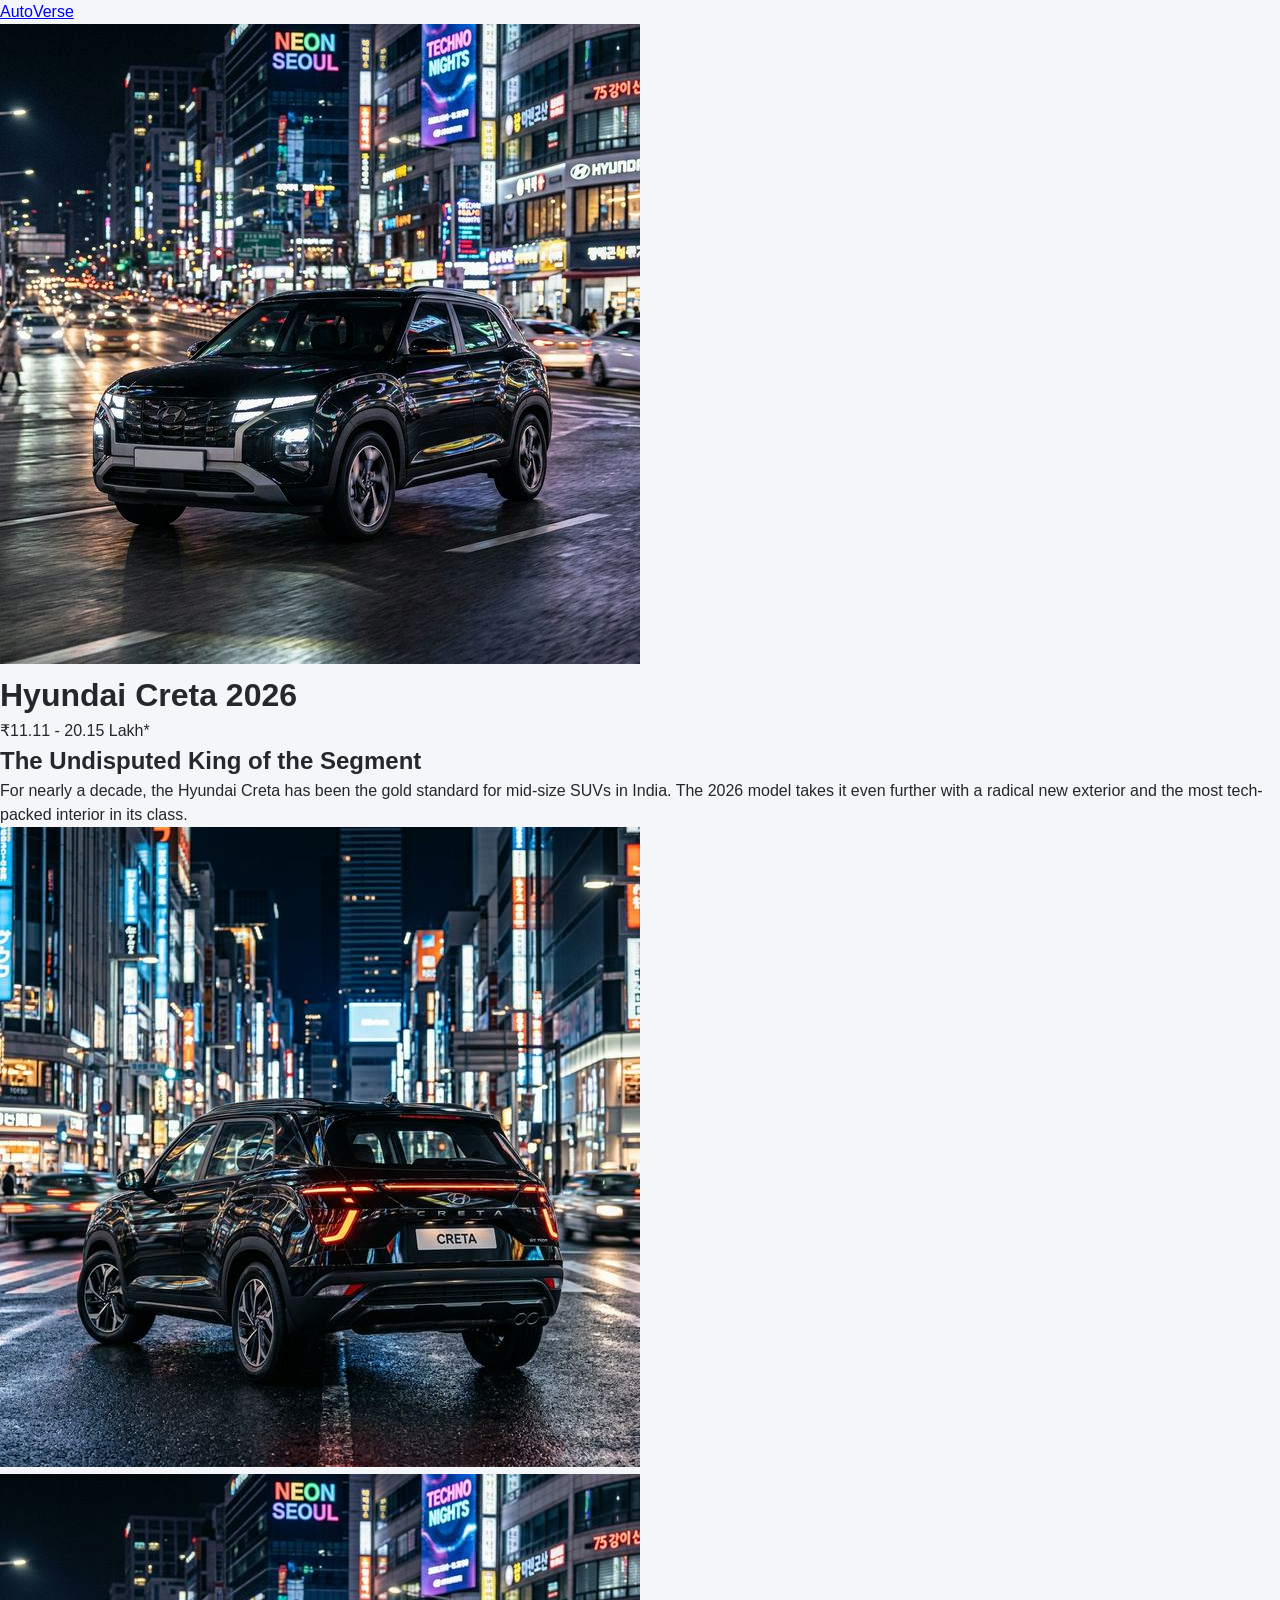
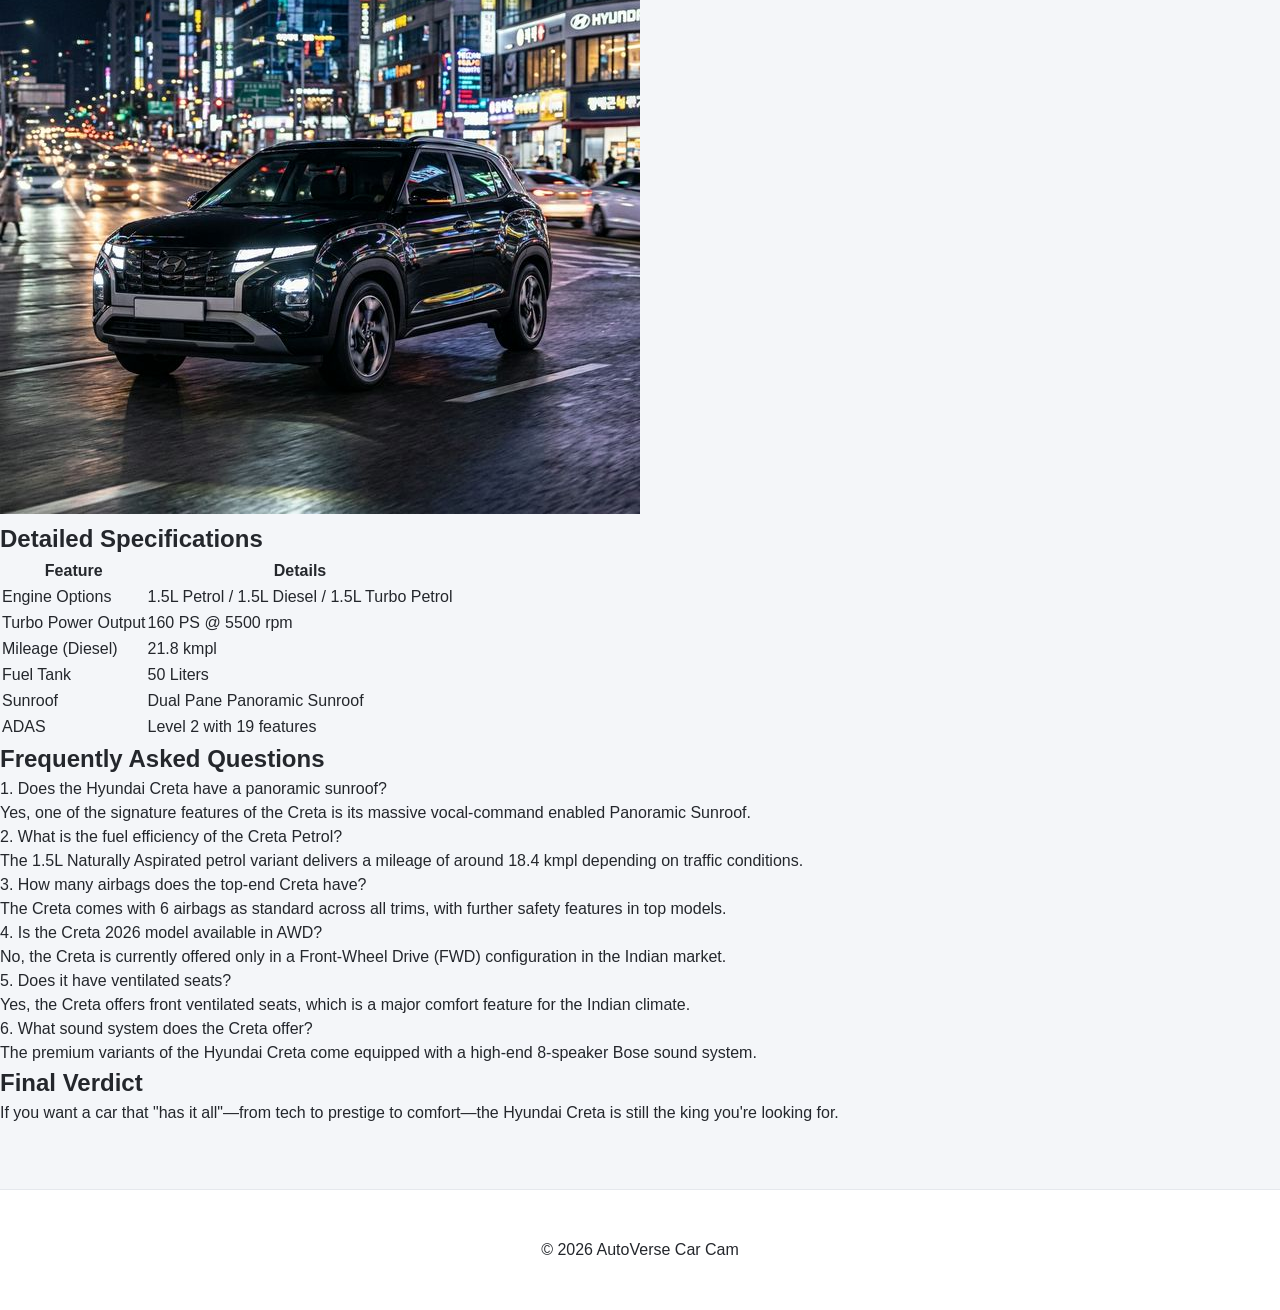
==== blog/hyundai-creta.html @ ccc4cde1 "Responsive portal redesign for Renault Duster blog with high-authority UI and mobile sticky bar" ====
<!DOCTYPE html>
<html lang="en">
<head>
    <meta charset="UTF-8"><meta name="viewport" content="width=device-width, initial-scale=1.0">
    <title>Hyundai Creta - Price, Features, Review & FAQs | AutoVerse</title>
    <link rel="stylesheet" href="blog-style.css">
</head>
<body>
    <nav class="blog-nav"><a href="../index.html">Auto<span>Verse</span></a></nav>
    <div class="blog-container">
        <div class="blog-hero">
            <img src="../images/hyundai-creta.png" alt="Hyundai Creta SUV">
            <div class="blog-hero-overlay">
                <h1>Hyundai Creta 2026</h1>
                <div class="price-tag">₹11.11 - 20.15 Lakh*</div>
            </div>
        </div>

        <div class="section">
            <h2>The Undisputed King of the Segment</h2>
            <p>For nearly a decade, the Hyundai Creta has been the gold standard for mid-size SUVs in India. The 2026 model takes it even further with a radical new exterior and the most tech-packed interior in its class.</p>
            <div class="img-grid">
                <img src="../images/hyundai-creta-2.png" alt="Creta Rear View">
                <img src="../images/hyundai-creta.png" alt="Creta Profile View">
            </div>
        </div>

        <div class="section">
            <h2>Detailed Specifications</h2>
            <table class="blog-table">
                <thead><tr><th>Feature</th><th>Details</th></tr></thead>
                <tbody>
                    <tr><td>Engine Options</td><td>1.5L Petrol / 1.5L Diesel / 1.5L Turbo Petrol</td></tr>
                    <tr><td>Turbo Power Output</td><td>160 PS @ 5500 rpm</td></tr>
                    <tr><td>Mileage (Diesel)</td><td>21.8 kmpl</td></tr>
                    <tr><td>Fuel Tank</td><td>50 Liters</td></tr>
                    <tr><td>Sunroof</td><td>Dual Pane Panoramic Sunroof</td></tr>
                    <tr><td>ADAS</td><td>Level 2 with 19 features</td></tr>
                </tbody>
            </table>
        </div>

        <div class="section">
            <h2>Frequently Asked Questions</h2>
            <div class="faq-section">
                <div class="faq-item">
                    <span class="faq-question">1. Does the Hyundai Creta have a panoramic sunroof?</span>
                    <p class="faq-answer">Yes, one of the signature features of the Creta is its massive vocal-command enabled Panoramic Sunroof.</p>
                </div>
                <div class="faq-item">
                    <span class="faq-question">2. What is the fuel efficiency of the Creta Petrol?</span>
                    <p class="faq-answer">The 1.5L Naturally Aspirated petrol variant delivers a mileage of around 18.4 kmpl depending on traffic conditions.</p>
                </div>
                <div class="faq-item">
                    <span class="faq-question">3. How many airbags does the top-end Creta have?</span>
                    <p class="faq-answer">The Creta comes with 6 airbags as standard across all trims, with further safety features in top models.</p>
                </div>
                <div class="faq-item">
                    <span class="faq-question">4. Is the Creta 2026 model available in AWD?</span>
                    <p class="faq-answer">No, the Creta is currently offered only in a Front-Wheel Drive (FWD) configuration in the Indian market.</p>
                </div>
                <div class="faq-item">
                    <span class="faq-question">5. Does it have ventilated seats?</span>
                    <p class="faq-answer">Yes, the Creta offers front ventilated seats, which is a major comfort feature for the Indian climate.</p>
                </div>
                <div class="faq-item">
                    <span class="faq-question">6. What sound system does the Creta offer?</span>
                    <p class="faq-answer">The premium variants of the Hyundai Creta come equipped with a high-end 8-speaker Bose sound system.</p>
                </div>
            </div>
        </div>

        <div class="section verdict">
            <h2>Final Verdict</h2>
            <p>If you want a car that "has it all"—from tech to prestige to comfort—the Hyundai Creta is still the king you're looking for.</p>
        </div>
    </div>
    <footer><p>&copy; 2026 AutoVerse Car Cam</p></footer>
</body></html>
---- blog/blog-style.css ----
/* ── AutoVerse Design Tokens ── */
:root {
  --blue:        #00b4ff;
  --blue-dark:   #0066ff;
  --blue-glow:   rgba(0, 180, 255, 0.3);
  --orange:      #ff6a00;
  --orange-mid:  #ffb347;
  --orange-glow: rgba(255, 106, 0, 0.3);

  --bg-base:     #080b10;
  --bg-card:     #0d121a;
  --bg-surface:  #111823;
  --bg-border:   rgba(255,255,255,0.06);

  --text-primary: #f0f4ff;
  --text-secondary: #7a8aaa;
  --bg-body:     #f4f6f9;
  --bg-white:    #ffffff;
  --bg-grey-row: #f9fafc;
  --bg-border:   #e5e8ed;

  --text-main:    #24272c;
  --text-grey:    #5f6368;
  --text-muted:   #9aa0a6;

  --font-body:    'Outfit', sans-serif;
  --font-display: 'Rajdhani', sans-serif;
  --ease-out: cubic-bezier(0.16, 1, 0.3, 1);
  --header-height: 72px;
}

@import url('https://fonts.googleapis.com/css2?family=Outfit:wght@300;400;500;600;700;800;900&family=Rajdhani:wght@400;500;600;700&display=swap');

* { margin:0; padding:0; box-sizing:border-box; }
html { scroll-behavior: smooth; }

body {
  background-color: var(--bg-body);
  color: var(--text-main);
  font-family: var(--font-body);
  line-height: 1.5;
  -webkit-font-smoothing: antialiased;
}

/* ── Consistent AutoVerse Header ── */
.navbar {
  position: fixed;
  top: 0; left: 0; right: 0;
  height: var(--header-height);
  background: rgba(8, 11, 16, 0.95);
  backdrop-filter: blur(20px);
  border-bottom: 1px solid rgba(255,255,255,0.1);
  display: flex;
  align-items: center;
  justify-content: space-between;
  padding: 0 clamp(1rem, 5%, 5rem);
  z-index: 2000;
}
.nav-logo { display: flex; align-items: center; gap: 0.6rem; text-decoration: none; }
.logo-text { font-family: var(--font-display); font-size: clamp(1.2rem, 4vw, 1.5rem); font-weight: 700; color: #fff; letter-spacing: 1px; }
.logo-accent { color: var(--blue); }
.nav-links { display: flex; list-style: none; gap: clamp(0.8rem, 2vw, 1.5rem); }
.nav-link { color: #fff; text-decoration: none; font-size: 0.9rem; font-weight: 500; opacity: 0.8; transition: opacity 0.3s; }
.nav-link:hover { opacity: 1; }

@media (max-width: 600px) {
  .nav-links { display: none; } /* Hide secondary links on mobile to save space */
}

/* ── Secondary Portal Tabs ── */
.portal-tabs {
  position: sticky;
  top: var(--header-height);
  background: var(--bg-white);
  border-bottom: 1px solid var(--bg-border);
  z-index: 1000;
  box-shadow: 0 2px 10px rgba(0,0,0,0.05);
}
.tabs-container {
  max-width: 1200px;
  margin: 0 auto;
  display: flex;
  overflow-x: auto;
  scrollbar-width: none;
}
.tab-link {
  padding: 1rem 1.5rem;
  text-decoration: none;
  color: var(--text-grey);
  font-weight: 600;
  font-size: 0.9rem;
  white-space: nowrap;
  border-bottom: 3px solid transparent;
  transition: all 0.3s;
}
.tab-link:hover, .tab-link.active {
  color: var(--orange);
  border-bottom-color: var(--orange);
}

/* ── Layout ── */
.main-wrapper {
  max-width: 1200px;
  margin: 1.5rem auto;
  padding: 85px 20px 40px; /* Space for nav + tabs */
  display: grid;
  grid-template-columns: 1fr 340px;
  gap: 1.5rem;
}

@media (max-width: 992px) {
  .main-wrapper { grid-template-columns: 1fr; }
  .sidebar { display: none; }
}

/* ── Content Sections (Cards) ── */
section {
  background: var(--bg-white);
  border-radius: 12px;
  padding: 1.5rem;
  margin-bottom: 1.5rem;
  border: 1px solid var(--bg-border);
}

.car-title { font-size: clamp(1.5rem, 5vw, 2.2rem); font-weight: 700; margin-bottom: 0.5rem; }
.rating-pill { 
  display: inline-flex; 
  align-items: center; 
  gap: 5px; 
  background: #27ae60; 
  color: #fff; 
  padding: 2px 8px; 
  border-radius: 4px; 
  font-size: 0.85rem; 
  font-weight: 700;
}

.hero-price-line { font-size: clamp(1.2rem, 4vw, 1.8rem); font-weight: 800; margin: 1rem 0; }
.hero-price-line span { font-size: 0.9rem; color: var(--text-muted); font-weight: 400; display: block; }

.main-img { width: 100%; border-radius: 8px; margin: 1rem 0; object-fit: contain; }
.thumb-grid { display: grid; grid-template-columns: repeat(2, 1fr); gap: 10px; }
@media (min-width: 600px) { .thumb-grid { grid-template-columns: repeat(4, 1fr); } }

/* ── High Authority Specs Grid ── */
.spec-summary {
  display: grid;
  grid-template-columns: repeat(2, 1fr);
  gap: 1rem;
  margin-top: 1.5rem;
}
@media (min-width: 768px) { .spec-summary { grid-template-columns: repeat(auto-fit, minmax(130px, 1fr)); } }

.spec-item-v2 {
  border: 1px solid var(--bg-border);
  padding: 1rem;
  border-radius: 8px;
  text-align: left;
}
.spec-item-v2 span { display: block; }
.v2-label { font-size: 0.7rem; color: var(--text-grey); margin-bottom: 4px; text-transform: uppercase; letter-spacing: 0.5px; }
.v2-val { font-weight: 700; font-size: 0.9rem; }

/* ── Mobile Sticky Bottom Bar ── */
.mobile-sticky-bar {
  position: fixed;
  bottom: 0; left: 0; right: 0;
  background: var(--bg-white);
  padding: 0.8rem 1.5rem;
  display: flex;
  justify-content: space-between;
  align-items: center;
  box-shadow: 0 -4px 15px rgba(0,0,0,0.1);
  z-index: 1500;
  display: none;
}

@media (max-width: 768px) {
  .mobile-sticky-bar { display: flex; }
  body { padding-bottom: 80px; } /* Space for bar */
}

.sticky-bar-price { font-weight: 800; font-size: 1.1rem; }
.sticky-bar-cta { background: var(--orange); color: #fff; border: none; padding: 0.6rem 1.2rem; border-radius: 6px; font-weight: 700; font-size: 0.85rem; text-transform: uppercase; }

/* ── Sticky Sidebar Lead Forms ── */
.sidebar-sticky { position: sticky; top: 145px; }
.lead-card {
  background: var(--bg-white);
  border: 1px solid var(--bg-border);
  border-radius: 12px;
  padding: 1.5rem;
  margin-bottom: 1rem;
  box-shadow: 0 4px 12px rgba(0,0,0,0.05);
}
.btn-cta {
  background: var(--orange);
  color: #fff;
  width: 100%;
  border: none;
  padding: 1rem;
  border-radius: 8px;
  font-weight: 700;
  font-size: 1rem;
  cursor: pointer;
  margin-top: 1rem;
  text-transform: uppercase;
}

/* ── Comparison Improved ── */
.comp-scroll-container {
  overflow-x: auto;
  margin-top: 1rem;
  scrollbar-width: thin;
  scrollbar-color: var(--orange) transparent;
}
.comp-table-v3 {
  width: auto;
  min-width: 1000px;
  border-collapse: collapse;
}
.comp-table-v3 td, .comp-table-v3 th {
  padding: 1rem 0.8rem;
  text-align: center;
  border-bottom: 1px solid var(--bg-border);
  vertical-align: top;
}
.comp-table-v3 th { text-align: left; background: var(--bg-grey-row); }

.car-header {
  width: 180px;
  text-align: center;
  padding: 0 0.5rem;
}
.car-header img {
  width: 100%;
  height: 100px;
  object-fit: contain;
  background: #f1f3f6;
  border-radius: 8px;
  margin-bottom: 0.8rem;
}
.car-name-comp { font-weight: 700; font-size: 0.9rem; display: block; margin-bottom: 4px; height: 40px; }
.car-price-comp { color: var(--text-grey); font-size: 0.75rem; font-weight: 700; }

.spec-category-row {
  background: var(--bg-grey-row);
  color: var(--text-main);
  font-weight: 700;
  font-size: 0.85rem;
  text-align: left !important;
  padding: 0.8rem 1rem !important;
}

.comp-rating { color: #f1c40f; font-weight: 700; font-size: 0.85rem; }
.comp-vs-link { color: var(--blue-dark); text-decoration: none; font-size: 0.75rem; font-weight: 700; display: block; margin-top: 5px; }

footer { background: #fff; padding: 3rem; text-align: center; border-top: 1px solid var(--bg-border); margin-top: 4rem; }
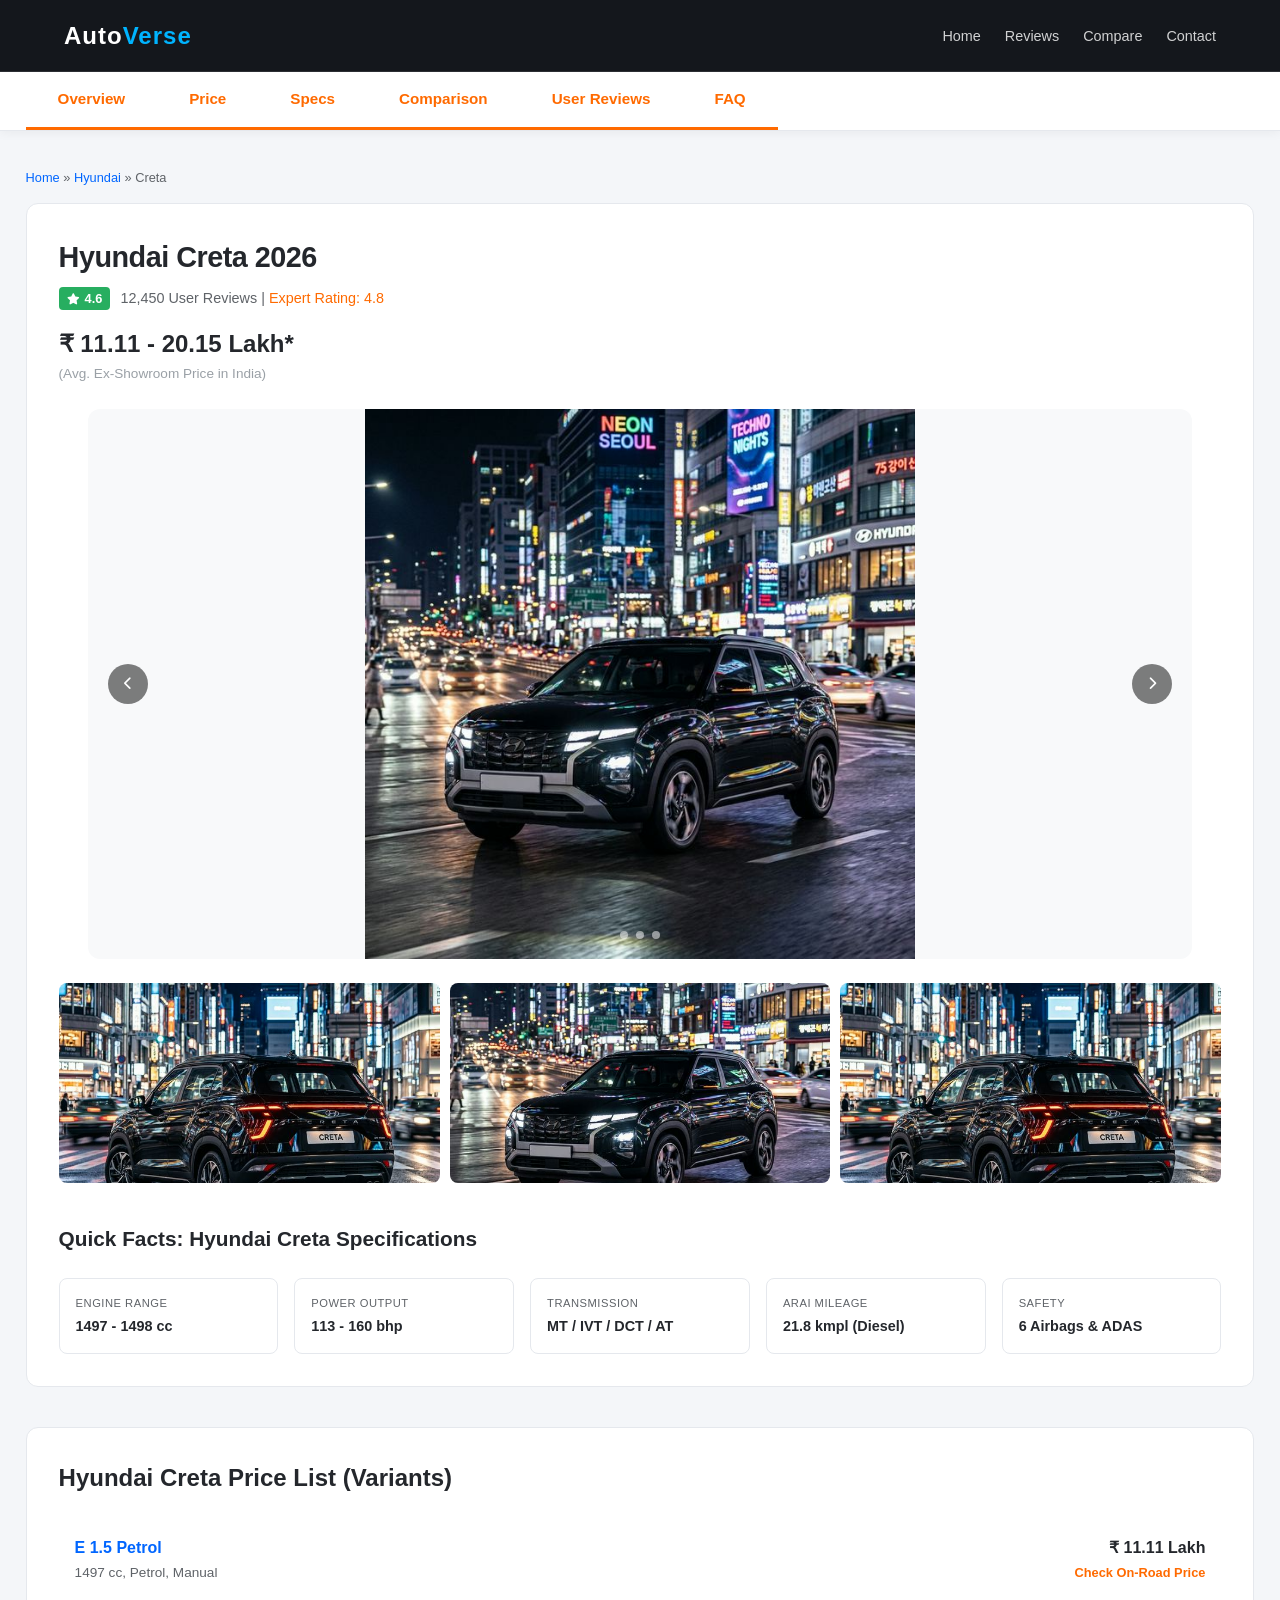
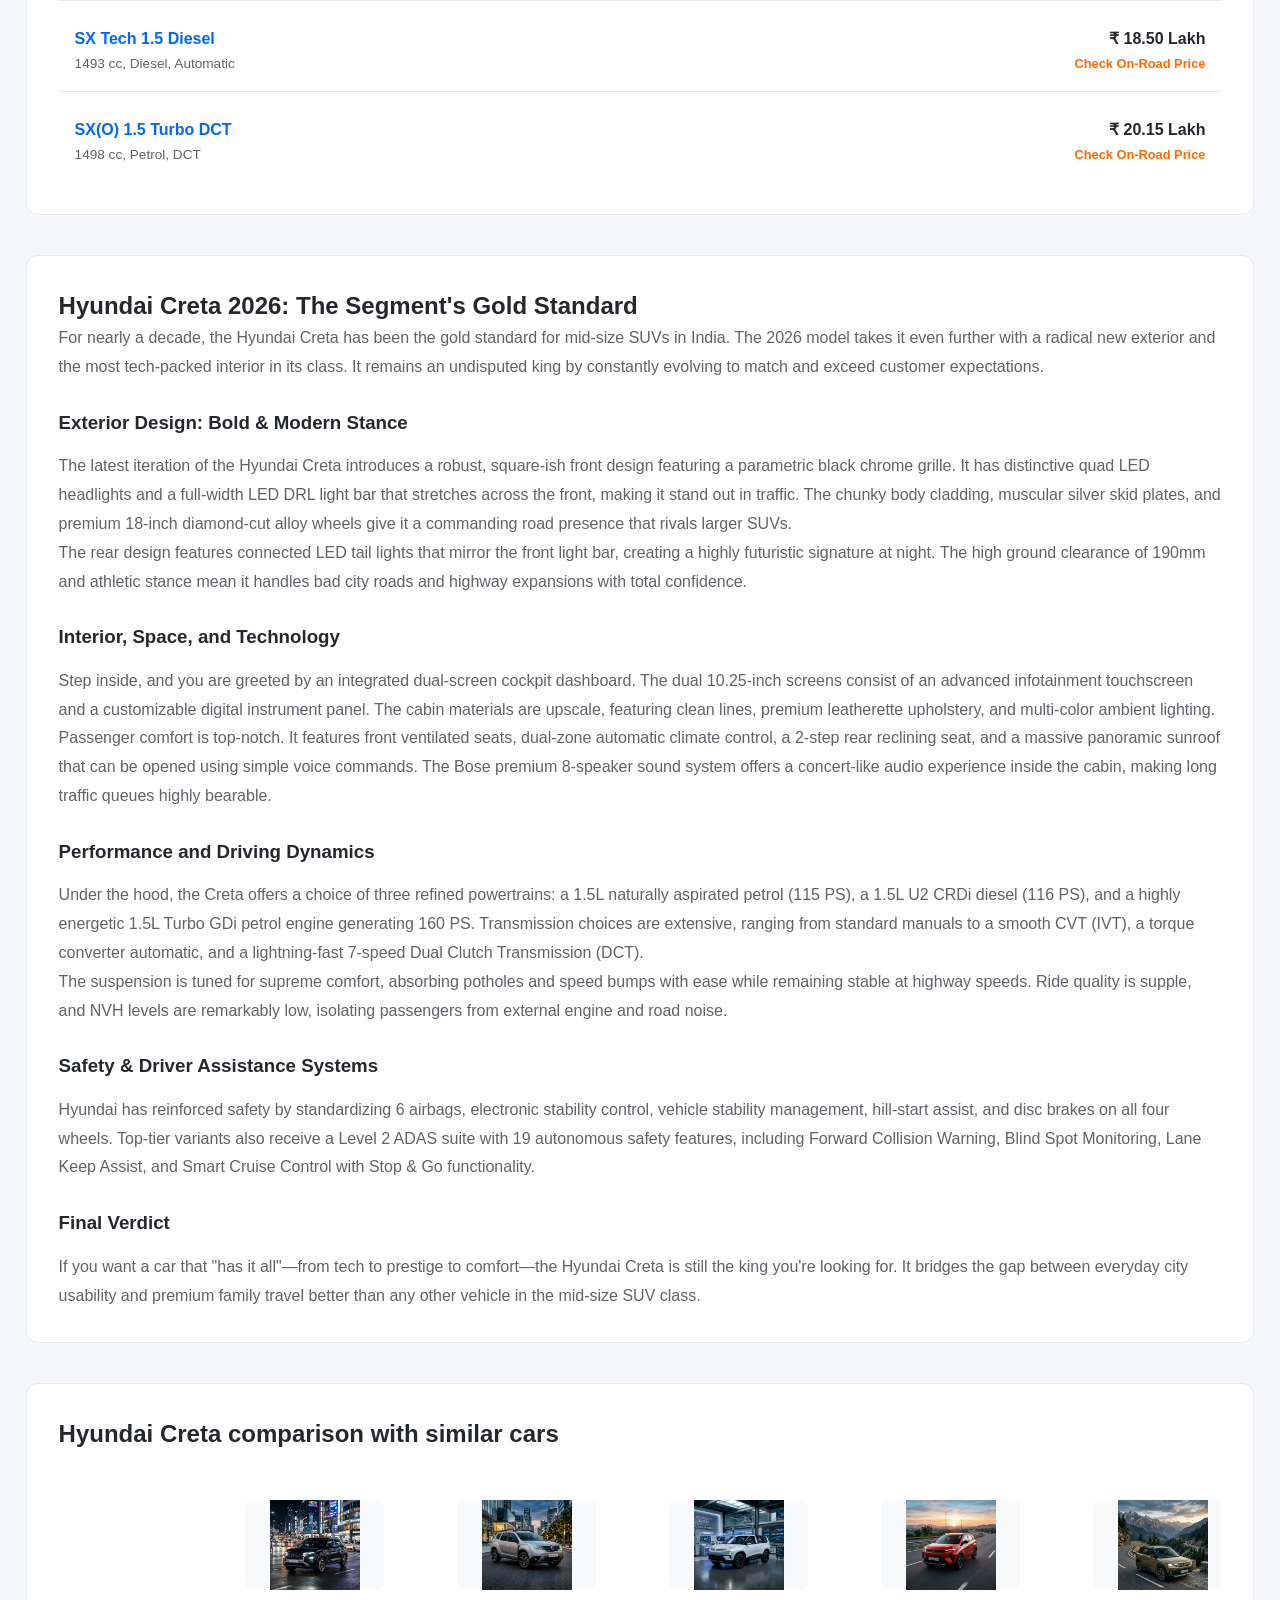
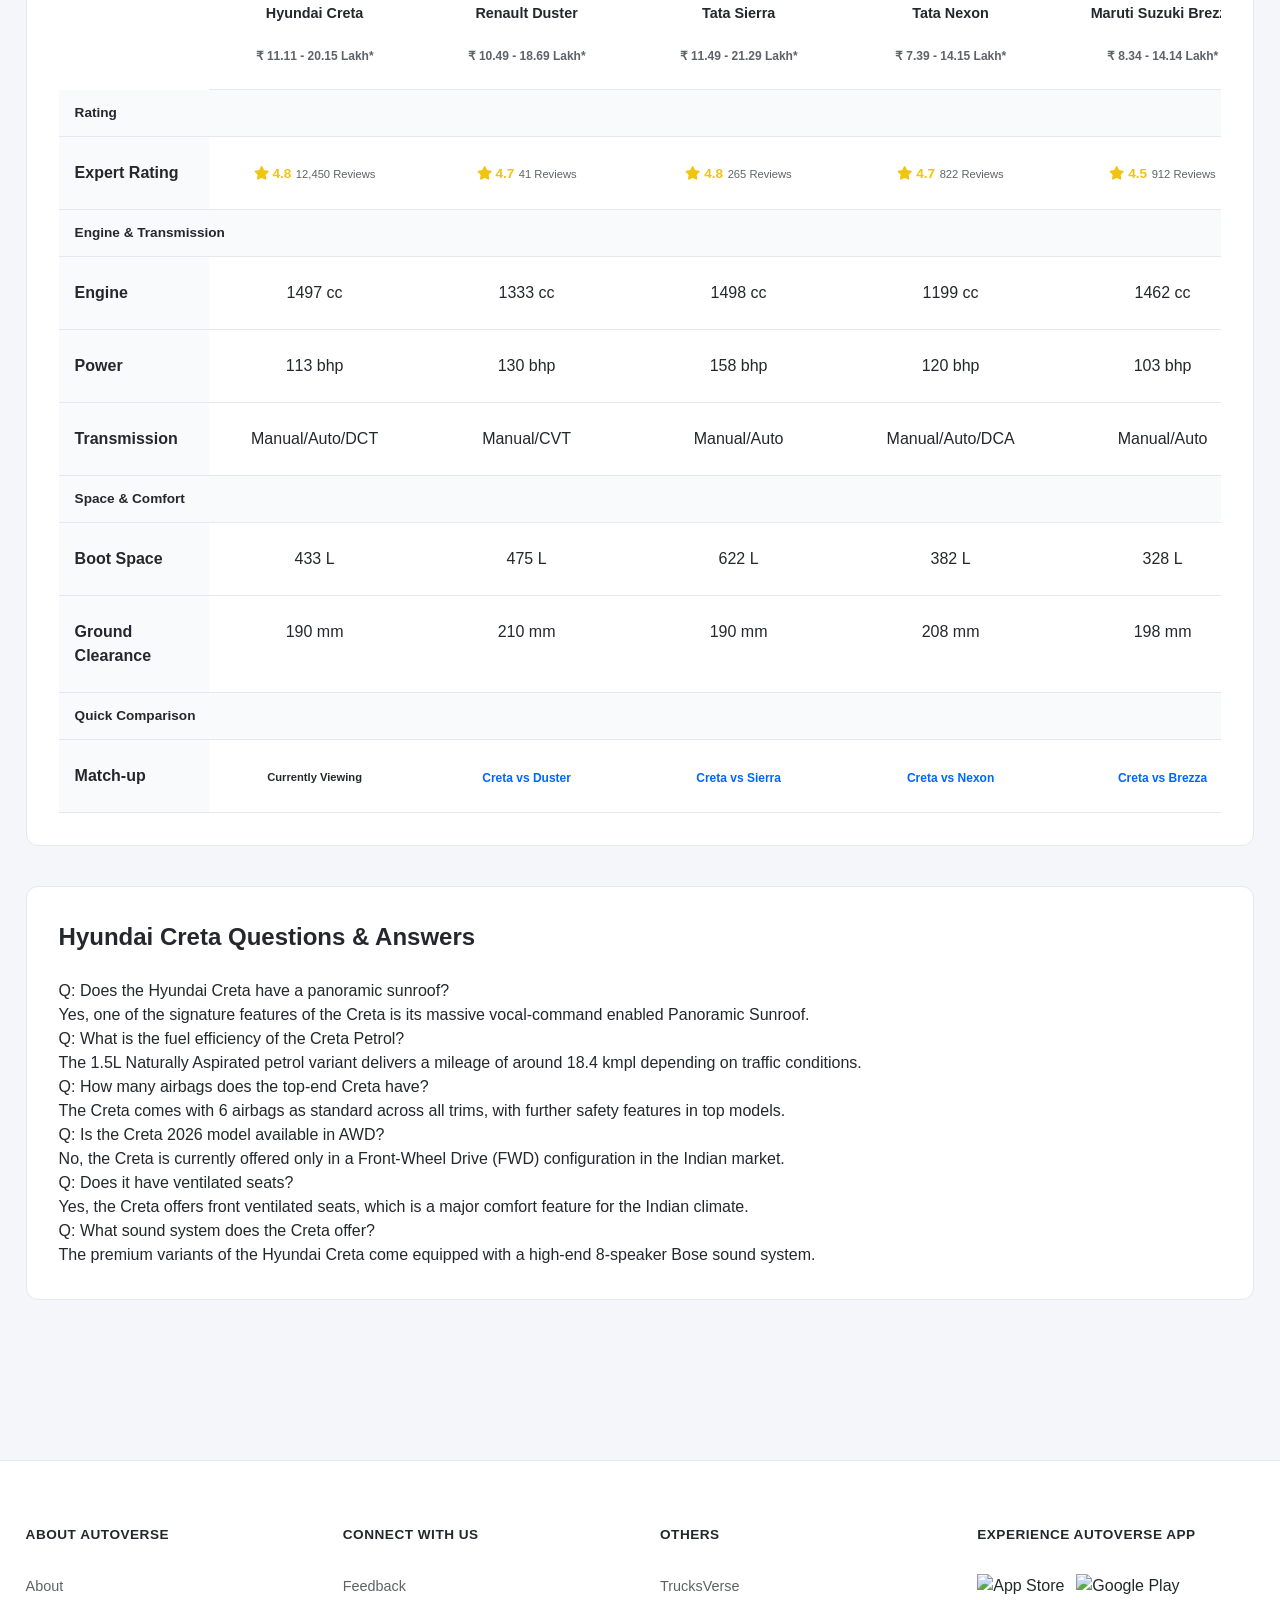
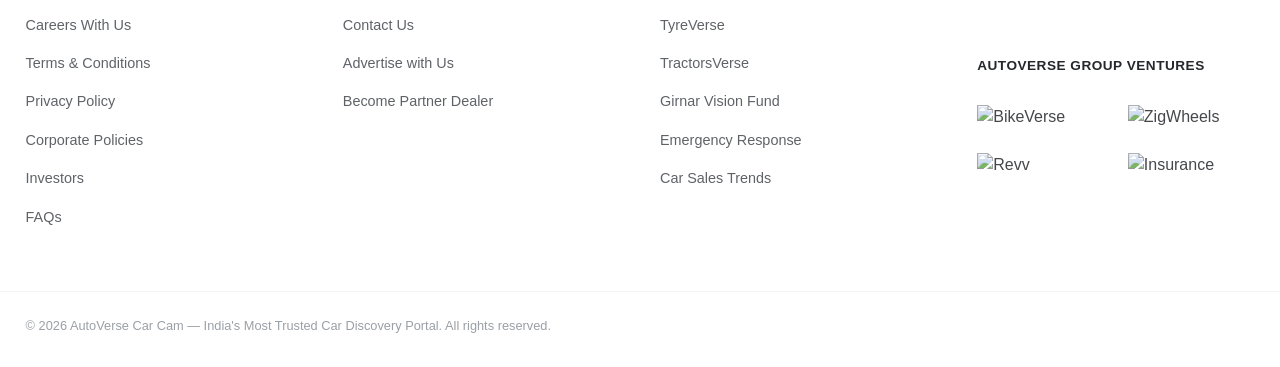
==== commit 46526f2d: "Upgrade blog pages to premium layout and simplify home page navbar" ====
--- a/blog/hyundai-creta.html
+++ b/blog/hyundai-creta.html
@@ -1,79 +1,467 @@
 <!DOCTYPE html>
 <html lang="en">
 <head>
-    <meta charset="UTF-8"><meta name="viewport" content="width=device-width, initial-scale=1.0">
-    <title>Hyundai Creta - Price, Features, Review & FAQs | AutoVerse</title>
+    <meta charset="UTF-8">
+    <meta name="viewport" content="width=device-width, initial-scale=1.0">
+    <title>Hyundai Creta Price 2026, Specs, Review & Mileage | AutoVerse</title>
+    <meta name="description" content="Check Hyundai Creta 2026 Price in India, Specs, Mileage, Expert Reviews, and comparison with Renault Duster, Tata Nexon & more. Get the best offers on Hyundai Creta.">
+    <meta name="keywords" content="Hyundai Creta, Hyundai Creta 2026, Creta Price, Creta Specs, Creta Mileage, Creta vs Duster, SUV India">
+    <link rel="canonical" href="https://autoverse.com/blog/hyundai-creta.html">
+    
+    <!-- Open Graph / Facebook -->
+    <meta property="og:type" content="article">
+    <meta property="og:url" content="https://autoverse.com/blog/hyundai-creta.html">
+    <meta property="og:title" content="Hyundai Creta Price 2026, Specs, Review & Mileage | AutoVerse">
+    <meta property="og:description" content="The ultimate guide to the new Hyundai Creta 2026 covering price, technical specifications, expert analysis, and detailed comparisons.">
+    <meta property="og:image" content="../images/hyundai-creta.png">
+
+    <!-- Twitter -->
+    <meta property="twitter:card" content="summary_large_image">
+    <meta property="twitter:url" content="https://autoverse.com/blog/hyundai-creta.html">
+    <meta property="twitter:title" content="Hyundai Creta Price 2026, Specs, Review & Mileage | AutoVerse">
+    <meta property="twitter:description" content="Full expert review of the Hyundai Creta 2026. Price, features, and comfort analyzed.">
+    <meta property="twitter:image" content="../images/hyundai-creta.png">
+
     <link rel="stylesheet" href="blog-style.css">
+    <link rel="stylesheet" href="https://cdnjs.cloudflare.com/ajax/libs/font-awesome/6.0.0/css/all.min.css">
+
+    <!-- Structured Data (JSON-LD) -->
+    <script type="application/ld+json">
+    {
+      "@context": "https://schema.org/",
+      "@type": "Product",
+      "name": "Hyundai Creta",
+      "image": "../images/hyundai-creta.png",
+      "description": "The 2026 Hyundai Creta is a mid-size SUV known for its technology, comfort, and premium features.",
+      "brand": {
+        "@type": "Brand",
+        "name": "Hyundai"
+      },
+      "offers": {
+        "@type": "AggregateOffer",
+        "url": "https://autoverse.com/blog/hyundai-creta.html",
+        "priceCurrency": "INR",
+        "lowPrice": "1111000",
+        "highPrice": "2015000",
+        "offerCount": "10"
+      },
+      "aggregateRating": {
+        "@type": "AggregateRating",
+        "ratingValue": "4.6",
+        "bestRating": "5",
+        "worstRating": "1",
+        "ratingCount": "12450"
+      }
+    }
+    </script>
 </head>
 <body>
-    <nav class="blog-nav"><a href="../index.html">Auto<span>Verse</span></a></nav>
-    <div class="blog-container">
-        <div class="blog-hero">
-            <img src="../images/hyundai-creta.png" alt="Hyundai Creta SUV">
-            <div class="blog-hero-overlay">
-                <h1>Hyundai Creta 2026</h1>
-                <div class="price-tag">₹11.11 - 20.15 Lakh*</div>
+
+    <!-- 1. Consistent AutoVerse Navbar -->
+    <nav class="navbar">
+      <div class="nav-container" style="display:flex; width:100%; align-items:center; justify-content:space-between;">
+        <a href="../index.html" class="nav-logo">
+          <span class="logo-text">Auto<span class="logo-accent">Verse</span></span>
+        </a>
+        <ul class="nav-links">
+          <li><a href="../index.html" class="nav-link">Home</a></li>
+          <li><a href="#" class="nav-link">Reviews</a></li>
+          <li><a href="#" class="nav-link">Compare</a></li>
+          <li><a href="#" class="nav-link">Contact</a></li>
+        </ul>
+      </div>
+    </nav>
+
+    <!-- 2. Secondary Portal Tabs -->
+    <div class="portal-tabs">
+        <div class="tabs-container">
+            <a href="#overview" class="tab-link active">Overview</a>
+            <a href="#variants" class="tab-link">Price</a>
+            <a href="#specs" class="tab-link">Specs</a>
+            <a href="#comparison" class="tab-link">Comparison</a>
+            <a href="#reviews" class="tab-link">User Reviews</a>
+            <a href="#faq" class="tab-link">FAQ</a>
+        </div>
+    </div>
+
+    <div class="main-wrapper">
+        <div class="content-left">
+            <!-- Breadcrumbs -->
+            <nav aria-label="breadcrumb" style="margin-bottom: 1rem; font-size: 0.8rem; color: var(--text-grey);">
+                <a href="../index.html" style="color: var(--blue-dark); text-decoration: none;">Home</a> &raquo;
+                <a href="#" style="color: var(--blue-dark); text-decoration: none;">Hyundai</a> &raquo;
+                <span>Creta</span>
+            </nav>
+
+            <section id="overview">
+                <header>
+                    <h1 class="car-title">Hyundai Creta 2026</h1>
+                    <div style="display:flex; align-items:center; gap:10px; margin-bottom: 1rem;">
+                        <div class="rating-pill" aria-label="Rated 4.6 out of 5 stars"><i class="fas fa-star" style="font-size:0.7rem;"></i> 4.6</div>
+                        <span style="font-size:0.9rem; color:var(--text-grey);">12,450 User Reviews | <a href="#expert-review" style="color: var(--orange); text-decoration: none;">Expert Rating: 4.8</a></span>
+                    </div>
+                </header>
+
+                <div class="hero-price-line">₹ 11.11 - 20.15 Lakh* <span>(Avg. Ex-Showroom Price in India)</span></div>
+
+                <!-- 🛒 Carousel Section -->
+                <div class="car-carousel" style="position:relative; overflow:hidden; border-radius:12px; margin: 1.5rem 0;">
+                    <div class="carousel-track" style="display:flex; transition: transform 0.5s ease-out; width: 100%;">
+                        <img src="../images/hyundai-creta.png" style="width:100%; flex-shrink:0; object-fit:contain;" alt="Front view of the 2026 Hyundai Creta in black - Premium Setting">
+                        <img src="../images/hyundai-creta-2.png" style="width:100%; flex-shrink:0; object-fit:contain;" alt="Rear profile of black 2026 Hyundai Creta with connected LED taillights">
+                        <img src="../images/hyundai-creta.png" style="width:100%; flex-shrink:0; object-fit:contain;" alt="Side profile view of 2026 Hyundai Creta">
+                    </div>
+                    
+                    <!-- Navigation -->
+                    <button id="prevSlide" style="position:absolute; top:50%; translate:0 -50%; left:20px; background:rgba(0,0,0,0.5); color:white; border:none; width:40px; height:40px; border-radius:50%; cursor:pointer; z-index:10;"><i class="fas fa-chevron-left"></i></button>
+                    <button id="nextSlide" style="position:absolute; top:50%; translate:0 -50%; right:20px; background:rgba(0,0,0,0.5); color:white; border:none; width:40px; height:40px; border-radius:50%; cursor:pointer; z-index:10;"><i class="fas fa-chevron-right"></i></button>
+                    
+                    <!-- Dots -->
+                    <div class="carousel-dots" style="position:absolute; bottom:20px; left:50%; translate:-50% 0; display:flex; gap:8px;">
+                        <span class="dot active" style="width:8px; height:8px; background:white; border-radius:50%; opacity:0.5; cursor:pointer; transition:0.3s;"></span>
+                        <span class="dot" style="width:8px; height:8px; background:white; border-radius:50%; opacity:0.5; cursor:pointer; transition:0.3s;"></span>
+                        <span class="dot" style="width:8px; height:8px; background:white; border-radius:50%; opacity:0.5; cursor:pointer; transition:0.3s;"></span>
+                    </div>
+                </div>
+
+                <!-- 🖼️ Thumbnail Panels -->
+                <div class="portal-gallery" style="display: grid; grid-template-columns: repeat(3, 1fr); gap: 10px; height: 200px; margin-bottom: 2rem;">
+                    <div class="gallery-item" style="border-radius: 8px; overflow: hidden; height: 100%; cursor: pointer;"><img src="../images/hyundai-creta-2.png" style="width:100%; height:100%; object-fit:cover;" alt="Rear View Reference"></div>
+                    <div class="gallery-item" style="border-radius: 8px; overflow: hidden; height: 100%; cursor: pointer;"><img src="../images/hyundai-creta.png" style="width:100%; height:100%; object-fit:cover;" alt="Front View Reference"></div>
+                    <div class="gallery-item" style="border-radius: 8px; overflow: hidden; height: 100%; cursor: pointer;"><img src="../images/hyundai-creta-2.png" style="width:100%; height:100%; object-fit:cover;" alt="Rear Detail Reference"></div>
+                </div>
+
+                <div style="margin-top:2.5rem;">
+                    <h2 style="font-size: 1.3rem; margin-bottom:1.2rem;">Quick Facts: Hyundai Creta Specifications</h2>
+                    <div class="spec-summary">
+                        <div class="spec-item-v2"><span class="v2-label">Engine Range</span><span class="v2-val">1497 - 1498 cc</span></div>
+                        <div class="spec-item-v2"><span class="v2-label">Power Output</span><span class="v2-val">113 - 160 bhp</span></div>
+                        <div class="spec-item-v2"><span class="v2-label">Transmission</span><span class="v2-val">MT / IVT / DCT / AT</span></div>
+                        <div class="spec-item-v2"><span class="v2-label">ARAI Mileage</span><span class="v2-val">21.8 kmpl (Diesel)</span></div>
+                        <div class="spec-item-v2"><span class="v2-label">Safety</span><span class="v2-val">6 Airbags & ADAS</span></div>
+                    </div>
+                </div>
+            </section>
+
+            <section id="variants">
+                <h2 style="margin-bottom:1.5rem;">Hyundai Creta Price List (Variants)</h2>
+                <div style="display:flex; flex-direction:column; gap:10px;">
+                    <div style="display:flex; justify-content:space-between; padding:1rem; border-bottom:1px solid var(--bg-border);">
+                        <div><strong style="color:var(--blue-dark);">E 1.5 Petrol</strong><br/><span style="font-size:0.85rem; color:var(--text-grey);">1497 cc, Petrol, Manual</span></div>
+                        <div style="text-align:right;"><strong>₹ 11.11 Lakh</strong><br/><a href="#" style="color:var(--orange); font-size:0.8rem; text-decoration:none; font-weight:700;">Check On-Road Price</a></div>
+                    </div>
+                    <div style="display:flex; justify-content:space-between; padding:1rem; border-bottom:1px solid var(--bg-border);">
+                        <div><strong style="color:var(--blue-dark);">SX Tech 1.5 Diesel</strong><br/><span style="font-size:0.85rem; color:var(--text-grey);">1493 cc, Diesel, Automatic</span></div>
+                        <div style="text-align:right;"><strong>₹ 18.50 Lakh</strong><br/><a href="#" style="color:var(--orange); font-size:0.8rem; text-decoration:none; font-weight:700;">Check On-Road Price</a></div>
+                    </div>
+                    <div style="display:flex; justify-content:space-between; padding:1rem;">
+                        <div><strong style="color:var(--blue-dark);">SX(O) 1.5 Turbo DCT</strong><br/><span style="font-size:0.85rem; color:var(--text-grey);">1498 cc, Petrol, DCT</span></div>
+                        <div style="text-align:right;"><strong>₹ 20.15 Lakh</strong><br/><a href="#" style="color:var(--orange); font-size:0.8rem; text-decoration:none; font-weight:700;">Check On-Road Price</a></div>
+                    </div>
+                </div>
+            </section>
+
+            <section id="expert-review">
+                <h2>Hyundai Creta 2026: The Segment's Gold Standard</h2>
+                <div style="color:var(--text-grey); font-size:1rem; line-height:1.8;">
+                    <p>For nearly a decade, the Hyundai Creta has been the gold standard for mid-size SUVs in India. The 2026 model takes it even further with a radical new exterior and the most tech-packed interior in its class. It remains an undisputed king by constantly evolving to match and exceed customer expectations.</p>
+                    
+                    <h3 style="color:var(--text-main); margin:1.5rem 0 0.8rem;">Exterior Design: Bold & Modern Stance</h3>
+                    <p>The latest iteration of the Hyundai Creta introduces a robust, square-ish front design featuring a parametric black chrome grille. It has distinctive quad LED headlights and a full-width LED DRL light bar that stretches across the front, making it stand out in traffic. The chunky body cladding, muscular silver skid plates, and premium 18-inch diamond-cut alloy wheels give it a commanding road presence that rivals larger SUVs.</p>
+                    <p>The rear design features connected LED tail lights that mirror the front light bar, creating a highly futuristic signature at night. The high ground clearance of 190mm and athletic stance mean it handles bad city roads and highway expansions with total confidence.</p>
+
+                    <h3 style="color:var(--text-main); margin:1.5rem 0 0.8rem;">Interior, Space, and Technology</h3>
+                    <p>Step inside, and you are greeted by an integrated dual-screen cockpit dashboard. The dual 10.25-inch screens consist of an advanced infotainment touchscreen and a customizable digital instrument panel. The cabin materials are upscale, featuring clean lines, premium leatherette upholstery, and multi-color ambient lighting.</p>
+                    <p>Passenger comfort is top-notch. It features front ventilated seats, dual-zone automatic climate control, a 2-step rear reclining seat, and a massive panoramic sunroof that can be opened using simple voice commands. The Bose premium 8-speaker sound system offers a concert-like audio experience inside the cabin, making long traffic queues highly bearable.</p>
+
+                    <h3 style="color:var(--text-main); margin:1.5rem 0 0.8rem;">Performance and Driving Dynamics</h3>
+                    <p>Under the hood, the Creta offers a choice of three refined powertrains: a 1.5L naturally aspirated petrol (115 PS), a 1.5L U2 CRDi diesel (116 PS), and a highly energetic 1.5L Turbo GDi petrol engine generating 160 PS. Transmission choices are extensive, ranging from standard manuals to a smooth CVT (IVT), a torque converter automatic, and a lightning-fast 7-speed Dual Clutch Transmission (DCT).</p>
+                    <p>The suspension is tuned for supreme comfort, absorbing potholes and speed bumps with ease while remaining stable at highway speeds. Ride quality is supple, and NVH levels are remarkably low, isolating passengers from external engine and road noise.</p>
+
+                    <h3 style="color:var(--text-main); margin:1.5rem 0 0.8rem;">Safety & Driver Assistance Systems</h3>
+                    <p>Hyundai has reinforced safety by standardizing 6 airbags, electronic stability control, vehicle stability management, hill-start assist, and disc brakes on all four wheels. Top-tier variants also receive a Level 2 ADAS suite with 19 autonomous safety features, including Forward Collision Warning, Blind Spot Monitoring, Lane Keep Assist, and Smart Cruise Control with Stop & Go functionality.</p>
+
+                    <h3 style="color:var(--text-main); margin:1.5rem 0 0.8rem;">Final Verdict</h3>
+                    <p>If you want a car that "has it all"—from tech to prestige to comfort—the Hyundai Creta is still the king you're looking for. It bridges the gap between everyday city usability and premium family travel better than any other vehicle in the mid-size SUV class.</p>
+                </div>
+            </section>
+
+            <section id="comparison">
+                <h2 style="margin-bottom:1.5rem;">Hyundai Creta comparison with similar cars</h2>
+                <div class="comp-scroll-container">
+                    <table class="comp-table-v3">
+                        <thead>
+                            <tr>
+                                <th style="min-width:150px; background:transparent; border-bottom:none;"></th>
+                                <td>
+                                    <div class="car-header">
+                                        <img src="../images/hyundai-creta.png" alt="Creta">
+                                        <span class="car-name-comp">Hyundai Creta</span>
+                                        <span class="car-price-comp">₹ 11.11 - 20.15 Lakh*</span>
+                                    </div>
+                                </td>
+                                <td>
+                                    <div class="car-header">
+                                        <img src="../images/renault-duster.png" alt="Duster">
+                                        <span class="car-name-comp">Renault Duster</span>
+                                        <span class="car-price-comp">₹ 10.49 - 18.69 Lakh*</span>
+                                    </div>
+                                </td>
+                                <td>
+                                    <div class="car-header">
+                                        <img src="../images/tata-sierra.png" alt="Sierra">
+                                        <span class="car-name-comp">Tata Sierra</span>
+                                        <span class="car-price-comp">₹ 11.49 - 21.29 Lakh*</span>
+                                    </div>
+                                </td>
+                                <td>
+                                    <div class="car-header">
+                                        <img src="../images/tata-nexon.png" alt="Nexon">
+                                        <span class="car-name-comp">Tata Nexon</span>
+                                        <span class="car-price-comp">₹ 7.39 - 14.15 Lakh*</span>
+                                    </div>
+                                </td>
+                                <td>
+                                    <div class="car-header">
+                                        <img src="../images/maruti-brezza.png" alt="Brezza">
+                                        <span class="car-name-comp">Maruti Suzuki Brezza</span>
+                                        <span class="car-price-comp">₹ 8.34 - 14.14 Lakh*</span>
+                                    </div>
+                                </td>
+                            </tr>
+                        </thead>
+                        <tbody>
+                            <tr>
+                                <th class="spec-category-row" colspan="6">Rating</th>
+                            </tr>
+                            <tr>
+                                <th>Expert Rating</th>
+                                <td><span class="comp-rating"><i class="fas fa-star"></i> 4.8</span> <span style="font-size:0.7rem; color:var(--text-grey);">12,450 Reviews</span></td>
+                                <td><span class="comp-rating"><i class="fas fa-star"></i> 4.7</span> <span style="font-size:0.7rem; color:var(--text-grey);">41 Reviews</span></td>
+                                <td><span class="comp-rating"><i class="fas fa-star"></i> 4.8</span> <span style="font-size:0.7rem; color:var(--text-grey);">265 Reviews</span></td>
+                                <td><span class="comp-rating"><i class="fas fa-star"></i> 4.7</span> <span style="font-size:0.7rem; color:var(--text-grey);">822 Reviews</span></td>
+                                <td><span class="comp-rating"><i class="fas fa-star"></i> 4.5</span> <span style="font-size:0.7rem; color:var(--text-grey);">912 Reviews</span></td>
+                            </tr>
+                            <tr>
+                                <th class="spec-category-row" colspan="6">Engine & Transmission</th>
+                            </tr>
+                            <tr>
+                                <th>Engine</th>
+                                <td>1497 cc</td>
+                                <td>1333 cc</td>
+                                <td>1498 cc</td>
+                                <td>1199 cc</td>
+                                <td>1462 cc</td>
+                            </tr>
+                            <tr>
+                                <th>Power</th>
+                                <td>113 bhp</td>
+                                <td>130 bhp</td>
+                                <td>158 bhp</td>
+                                <td>120 bhp</td>
+                                <td>103 bhp</td>
+                            </tr>
+                            <tr>
+                                <th>Transmission</th>
+                                <td>Manual/Auto/DCT</td>
+                                <td>Manual/CVT</td>
+                                <td>Manual/Auto</td>
+                                <td>Manual/Auto/DCA</td>
+                                <td>Manual/Auto</td>
+                            </tr>
+                            <tr>
+                                <th class="spec-category-row" colspan="6">Space & Comfort</th>
+                            </tr>
+                            <tr>
+                                <th>Boot Space</th>
+                                <td>433 L</td>
+                                <td>475 L</td>
+                                <td>622 L</td>
+                                <td>382 L</td>
+                                <td>328 L</td>
+                            </tr>
+                            <tr>
+                                <th>Ground Clearance</th>
+                                <td>190 mm</td>
+                                <td>210 mm</td>
+                                <td>190 mm</td>
+                                <td>208 mm</td>
+                                <td>198 mm</td>
+                            </tr>
+                            <tr>
+                                <th class="spec-category-row" colspan="6">Quick Comparison</th>
+                            </tr>
+                            <tr>
+                                <th>Match-up</th>
+                                <td><span style="font-size:0.7rem; font-weight:700;">Currently Viewing</span></td>
+                                <td><a href="#" class="comp-vs-link">Creta vs Duster</a></td>
+                                <td><a href="#" class="comp-vs-link">Creta vs Sierra</a></td>
+                                <td><a href="#" class="comp-vs-link">Creta vs Nexon</a></td>
+                                <td><a href="#" class="comp-vs-link">Creta vs Brezza</a></td>
+                            </tr>
+                        </tbody>
+                    </table>
+                </div>
+            </section>
+
+            <section id="faq">
+                <h2 style="margin-bottom:1.5rem;">Hyundai Creta Questions & Answers</h2>
+                <div class="faq-v2"><span class="faq-v2-q">Q: Does the Hyundai Creta have a panoramic sunroof?</span><p class="faq-v2-a">Yes, one of the signature features of the Creta is its massive vocal-command enabled Panoramic Sunroof.</p></div>
+                <div class="faq-v2"><span class="faq-v2-q">Q: What is the fuel efficiency of the Creta Petrol?</span><p class="faq-v2-a">The 1.5L Naturally Aspirated petrol variant delivers a mileage of around 18.4 kmpl depending on traffic conditions.</p></div>
+                <div class="faq-v2"><span class="faq-v2-q">Q: How many airbags does the top-end Creta have?</span><p class="faq-v2-a">The Creta comes with 6 airbags as standard across all trims, with further safety features in top models.</p></div>
+                <div class="faq-v2"><span class="faq-v2-q">Q: Is the Creta 2026 model available in AWD?</span><p class="faq-v2-a">No, the Creta is currently offered only in a Front-Wheel Drive (FWD) configuration in the Indian market.</p></div>
+                <div class="faq-v2"><span class="faq-v2-q">Q: Does it have ventilated seats?</span><p class="faq-v2-a">Yes, the Creta offers front ventilated seats, which is a major comfort feature for the Indian climate.</p></div>
+                <div class="faq-v2"><span class="faq-v2-q">Q: What sound system does the Creta offer?</span><p class="faq-v2-a">The premium variants of the Hyundai Creta come equipped with a high-end 8-speaker Bose sound system.</p></div>
+            </section>
+        </div>
+
+        <!-- Sidebar -->
+        <aside class="sidebar">
+            <div class="sidebar-sticky">
+                <div class="lead-card">
+                    <h3 style="font-size:1.1rem; margin-bottom:0.5rem;">Check March Offers</h3>
+                    <p style="font-size:0.85rem; color:var(--text-grey); margin-bottom:1.5rem;">Get the best price & deals from your nearest Hyundai dealer.</p>
+                    <button class="btn-cta">I'm Interested</button>
+                    <p style="font-size:0.75rem; color:var(--text-muted); text-align:center; margin-top:1rem;">Official Partner Dealerships only</p>
+                </div>
+
+                <div class="lead-card" style="background:#f9fafb;">
+                    <h3 style="font-size:1rem; margin-bottom:1rem;">EMI Calculator</h3>
+                    <div style="display:flex; justify-content:space-between; margin-bottom:0.5rem; font-size:0.9rem;"><span>Loan Amount</span> <strong>₹ 8.88 Lakh</strong></div>
+                    <div style="display:flex; justify-content:space-between; margin-bottom:1rem; font-size:0.9rem;"><span>Monthly EMI</span> <strong style="color:var(--blue-dark);">₹ 17,390</strong></div>
+                    <a href="#" style="color:var(--blue-dark); text-decoration:none; font-size:0.8rem; font-weight:700;">Edit Loan Details &rarr;</a>
+                </div>
+            </div>
+        </aside>
+    </div>
+
+    <footer>
+        <div class="footer-container">
+            <div class="footer-column">
+                <h3>About AutoVerse</h3>
+                <ul>
+                    <li><a href="#">About</a></li>
+                    <li><a href="#">Careers With Us</a></li>
+                    <li><a href="#">Terms & Conditions</a></li>
+                    <li><a href="#">Privacy Policy</a></li>
+                    <li><a href="#">Corporate Policies</a></li>
+                    <li><a href="#">Investors</a></li>
+                    <li><a href="#">FAQs</a></li>
+                </ul>
+            </div>
+            
+            <div class="footer-column">
+                <h3>Connect With Us</h3>
+                <ul>
+                    <li><a href="#">Feedback</a></li>
+                    <li><a href="#">Contact Us</a></li>
+                    <li><a href="#">Advertise with Us</a></li>
+                    <li><a href="#">Become Partner Dealer</a></li>
+                </ul>
+            </div>
+            
+            <div class="footer-column">
+                <h3>Others</h3>
+                <ul>
+                    <li><a href="#">TrucksVerse</a></li>
+                    <li><a href="#">TyreVerse</a></li>
+                    <li><a href="#">TractorsVerse</a></li>
+                    <li><a href="#">Girnar Vision Fund</a></li>
+                    <li><a href="#">Emergency Response</a></li>
+                    <li><a href="#">Car Sales Trends</a></li>
+                </ul>
+            </div>
+            
+            <div class="footer-column">
+                <h3>Experience AutoVerse App</h3>
+                <div class="app-badge-group">
+                    <img src="https://img.icons8.com/color/512/app-store.png" alt="App Store">
+                    <img src="https://img.icons8.com/color/512/google-play.png" alt="Google Play">
+                </div>
+                
+                <h3>AutoVerse Group Ventures</h3>
+                <div class="ventures-grid">
+                    <img src="https://img.icons8.com/ios-filled/50/666666/motorbike.png" class="venture-logo" alt="BikeVerse">
+                    <img src="https://img.icons8.com/ios-filled/50/666666/wheel.png" class="venture-logo" alt="ZigWheels">
+                    <img src="https://img.icons8.com/ios-filled/50/666666/car.png" class="venture-logo" alt="Revv">
+                    <img src="https://img.icons8.com/ios-filled/50/666666/traffic-light.png" class="venture-logo" alt="Insurance">
+                </div>
             </div>
         </div>
-
-        <div class="section">
-            <h2>The Undisputed King of the Segment</h2>
-            <p>For nearly a decade, the Hyundai Creta has been the gold standard for mid-size SUVs in India. The 2026 model takes it even further with a radical new exterior and the most tech-packed interior in its class.</p>
-            <div class="img-grid">
-                <img src="../images/hyundai-creta-2.png" alt="Creta Rear View">
-                <img src="../images/hyundai-creta.png" alt="Creta Profile View">
-            </div>
+        
+        <div class="footer-bottom">
+            &copy; 2026 AutoVerse Car Cam — India's Most Trusted Car Discovery Portal. All rights reserved.
         </div>
-
-        <div class="section">
-            <h2>Detailed Specifications</h2>
-            <table class="blog-table">
-                <thead><tr><th>Feature</th><th>Details</th></tr></thead>
-                <tbody>
-                    <tr><td>Engine Options</td><td>1.5L Petrol / 1.5L Diesel / 1.5L Turbo Petrol</td></tr>
-                    <tr><td>Turbo Power Output</td><td>160 PS @ 5500 rpm</td></tr>
-                    <tr><td>Mileage (Diesel)</td><td>21.8 kmpl</td></tr>
-                    <tr><td>Fuel Tank</td><td>50 Liters</td></tr>
-                    <tr><td>Sunroof</td><td>Dual Pane Panoramic Sunroof</td></tr>
-                    <tr><td>ADAS</td><td>Level 2 with 19 features</td></tr>
-                </tbody>
-            </table>
+    </footer>
+
+    <div class="mobile-sticky-bar">
+        <div>
+            <div class="sticky-bar-price">₹ 11.11 Lakh</div>
+            <div style="font-size:0.6rem; color:var(--text-grey);">Avg. Ex-Showroom</div>
         </div>
-
-        <div class="section">
-            <h2>Frequently Asked Questions</h2>
-            <div class="faq-section">
-                <div class="faq-item">
-                    <span class="faq-question">1. Does the Hyundai Creta have a panoramic sunroof?</span>
-                    <p class="faq-answer">Yes, one of the signature features of the Creta is its massive vocal-command enabled Panoramic Sunroof.</p>
-                </div>
-                <div class="faq-item">
-                    <span class="faq-question">2. What is the fuel efficiency of the Creta Petrol?</span>
-                    <p class="faq-answer">The 1.5L Naturally Aspirated petrol variant delivers a mileage of around 18.4 kmpl depending on traffic conditions.</p>
-                </div>
-                <div class="faq-item">
-                    <span class="faq-question">3. How many airbags does the top-end Creta have?</span>
-                    <p class="faq-answer">The Creta comes with 6 airbags as standard across all trims, with further safety features in top models.</p>
-                </div>
-                <div class="faq-item">
-                    <span class="faq-question">4. Is the Creta 2026 model available in AWD?</span>
-                    <p class="faq-answer">No, the Creta is currently offered only in a Front-Wheel Drive (FWD) configuration in the Indian market.</p>
-                </div>
-                <div class="faq-item">
-                    <span class="faq-question">5. Does it have ventilated seats?</span>
-                    <p class="faq-answer">Yes, the Creta offers front ventilated seats, which is a major comfort feature for the Indian climate.</p>
-                </div>
-                <div class="faq-item">
-                    <span class="faq-question">6. What sound system does the Creta offer?</span>
-                    <p class="faq-answer">The premium variants of the Hyundai Creta come equipped with a high-end 8-speaker Bose sound system.</p>
-                </div>
-            </div>
-        </div>
-
-        <div class="section verdict">
-            <h2>Final Verdict</h2>
-            <p>If you want a car that "has it all"—from tech to prestige to comfort—the Hyundai Creta is still the king you're looking for.</p>
-        </div>
+        <button class="sticky-bar-cta">Get Offers</button>
     </div>
-    <footer><p>&copy; 2026 AutoVerse Car Cam</p></footer>
-</body></html>
+
+    <script>
+        // 🎠 Hero Carousel Logic
+        const track = document.querySelector('.carousel-track');
+        const slides = Array.from(track.children);
+        const nextButton = document.querySelector('#nextSlide');
+        const prevButton = document.querySelector('#prevSlide');
+        const dotsNav = document.querySelector('.carousel-dots');
+        const dots = Array.from(dotsNav.children);
+
+        let currentIdx = 0;
+
+        const updateCarousel = (index) => {
+            track.style.transform = `translateX(-${index * 100}%)`;
+            dots.forEach(dot => dot.classList.remove('active'));
+            dots.forEach(dot => dot.style.opacity = '0.5');
+            dots[index].classList.add('active');
+            dots[index].style.opacity = '1';
+            currentIdx = index;
+        };
+
+        nextButton.addEventListener('click', () => {
+            let index = (currentIdx + 1) % slides.length;
+            updateCarousel(index);
+        });
+
+        prevButton.addEventListener('click', () => {
+            let index = (currentIdx - 1 + slides.length) % slides.length;
+            updateCarousel(index);
+        });
+
+        dots.forEach((dot, i) => {
+            dot.addEventListener('click', () => updateCarousel(i));
+        });
+
+        // Auto-play
+        setInterval(() => {
+            let index = (currentIdx + 1) % slides.length;
+            updateCarousel(index);
+        }, 5000);
+
+        // Sticky Nav active state on scroll
+        window.addEventListener('scroll', () => {
+            const sections = document.querySelectorAll('section');
+            const navLinks = document.querySelectorAll('.tab-link');
+            
+            let current = "";
+            sections.forEach(section => {
+                const sectionTop = section.offsetTop;
+                if (pageYOffset >= sectionTop - 150) {
+                    current = section.getAttribute('id');
+                }
+            });
+
+            navLinks.forEach(link => {
+                link.classList.remove('active');
+                if (link.getAttribute('href').includes(current)) {
+                    link.classList.add('active');
+                }
+            });
+        });
+    </script>
+</body>
+</html>
--- a/blog/blog-style.css
+++ b/blog/blog-style.css
@@ -32,7 +32,11 @@
 @import url('https://fonts.googleapis.com/css2?family=Outfit:wght@300;400;500;600;700;800;900&family=Rajdhani:wght@400;500;600;700&display=swap');
 
 * { margin:0; padding:0; box-sizing:border-box; }
-html { scroll-behavior: smooth; }
+html { 
+  scroll-behavior: smooth; 
+  font-size: 16px; /* Reset to browser default */
+  -webkit-text-size-adjust: 100%;
+}
 
 body {
   background-color: var(--bg-body);
@@ -40,6 +44,7 @@
   font-family: var(--font-body);
   line-height: 1.5;
   -webkit-font-smoothing: antialiased;
+  overflow-x: hidden;
 }
 
 /* ── Consistent AutoVerse Header ── */
@@ -77,18 +82,19 @@
   box-shadow: 0 2px 10px rgba(0,0,0,0.05);
 }
 .tabs-container {
-  max-width: 1200px;
+  max-width: 1350px;
   margin: 0 auto;
+  padding: 0 2vw;
   display: flex;
   overflow-x: auto;
   scrollbar-width: none;
 }
 .tab-link {
-  padding: 1rem 1.5rem;
+  padding: 1rem 2rem;
   text-decoration: none;
   color: var(--text-grey);
   font-weight: 600;
-  font-size: 0.9rem;
+  font-size: 0.95rem;
   white-space: nowrap;
   border-bottom: 3px solid transparent;
   transition: all 0.3s;
@@ -100,29 +106,32 @@
 
 /* ── Layout ── */
 .main-wrapper {
-  max-width: 1200px;
+  max-width: 1400px; /* Stretched Wide Layout */
   margin: 1.5rem auto;
-  padding: 85px 20px 40px; /* Space for nav + tabs */
-  display: grid;
-  grid-template-columns: 1fr 340px;
-  gap: 1.5rem;
+  padding: 85px 2vw 40px; 
+  display: block; 
+}
+
+.sidebar {
+  display: none !important; 
 }
 
 @media (max-width: 992px) {
-  .main-wrapper { grid-template-columns: 1fr; }
-  .sidebar { display: none; }
+  .main-wrapper { 
+    padding: 85px 15px 40px; 
+  }
 }
 
 /* ── Content Sections (Cards) ── */
 section {
   background: var(--bg-white);
   border-radius: 12px;
-  padding: 1.5rem;
-  margin-bottom: 1.5rem;
+  padding: 2rem; /* Increased internal breathing room */
+  margin-bottom: 2.5rem; /* Increased vertical space between sections */
   border: 1px solid var(--bg-border);
 }
 
-.car-title { font-size: clamp(1.5rem, 5vw, 2.2rem); font-weight: 700; margin-bottom: 0.5rem; }
+.car-title { font-size: clamp(1.4rem, 4.5vw, 1.8rem); font-weight: 700; margin-bottom: 0.5rem; letter-spacing: -0.5px; }
 .rating-pill { 
   display: inline-flex; 
   align-items: center; 
@@ -131,14 +140,38 @@
   color: #fff; 
   padding: 2px 8px; 
   border-radius: 4px; 
-  font-size: 0.85rem; 
+  font-size: 0.8rem; 
   font-weight: 700;
 }
 
-.hero-price-line { font-size: clamp(1.2rem, 4vw, 1.8rem); font-weight: 800; margin: 1rem 0; }
-.hero-price-line span { font-size: 0.9rem; color: var(--text-muted); font-weight: 400; display: block; }
-
-.main-img { width: 100%; border-radius: 8px; margin: 1rem 0; object-fit: contain; }
+.hero-price-line { font-size: clamp(1.1rem, 3.5vw, 1.5rem); font-weight: 800; margin: 1rem 0; }
+.hero-price-line span { font-size: 0.85rem; color: var(--text-muted); font-weight: 400; display: block; margin-top: 2px; }
+
+.main-img { 
+  display: block;
+  width: 90%; 
+  max-width: 800px;
+  height: 500px; /* Increased height */
+  margin: 1.5rem auto; 
+  border-radius: 8px; 
+  object-fit: contain; /* Full car visible */
+}
+
+.car-carousel {
+  width: 95%;
+  height: 550px; /* Taller cinematic height */
+  margin: 1.5rem auto !important;
+  border-radius: 12px;
+  overflow: hidden;
+  background: #f8f9fa; /* Clean backdrop for 'contain' fit */
+}
+
+.carousel-track img {
+  height: 550px;
+  width: 100%;
+  object-fit: contain; /* Ensures the ENTIRE car is shown without clipping */
+}
+
 .thumb-grid { display: grid; grid-template-columns: repeat(2, 1fr); gap: 10px; }
 @media (min-width: 600px) { .thumb-grid { grid-template-columns: repeat(4, 1fr); } }
 
@@ -166,13 +199,14 @@
   position: fixed;
   bottom: 0; left: 0; right: 0;
   background: var(--bg-white);
-  padding: 0.8rem 1.5rem;
+  padding: 0.6rem 1.25rem;
   display: flex;
   justify-content: space-between;
   align-items: center;
   box-shadow: 0 -4px 15px rgba(0,0,0,0.1);
   z-index: 1500;
   display: none;
+  height: 64px;
 }
 
 @media (max-width: 768px) {
@@ -220,9 +254,9 @@
   border-collapse: collapse;
 }
 .comp-table-v3 td, .comp-table-v3 th {
-  padding: 1rem 0.8rem;
+  padding: 1.5rem 1rem;
+  border-bottom: 1px solid var(--bg-border);
   text-align: center;
-  border-bottom: 1px solid var(--bg-border);
   vertical-align: top;
 }
 .comp-table-v3 th { text-align: left; background: var(--bg-grey-row); }
@@ -231,15 +265,20 @@
   width: 180px;
   text-align: center;
   padding: 0 0.5rem;
+  display: flex;
+  flex-direction: column;
+  align-items: center;
 }
 .car-header img {
-  width: 100%;
-  height: 100px;
+  width: 85%; /* Reduced for focus */
+  height: 90px;
   object-fit: contain;
-  background: #f1f3f6;
+  background: #f8f9fa; /* Framed look */
   border-radius: 8px;
-  margin-bottom: 0.8rem;
-}
+  margin: 0 auto 0.8rem;
+  display: block;
+}
+
 .car-name-comp { font-weight: 700; font-size: 0.9rem; display: block; margin-bottom: 4px; height: 40px; }
 .car-price-comp { color: var(--text-grey); font-size: 0.75rem; font-weight: 700; }
 
@@ -255,4 +294,113 @@
 .comp-rating { color: #f1c40f; font-weight: 700; font-size: 0.85rem; }
 .comp-vs-link { color: var(--blue-dark); text-decoration: none; font-size: 0.75rem; font-weight: 700; display: block; margin-top: 5px; }
 
-footer { background: #fff; padding: 3rem; text-align: center; border-top: 1px solid var(--bg-border); margin-top: 4rem; }
+/* ── Gallery Panels Correction ── */
+.gallery-item {
+  background: #f8f9fa; /* Framed look */
+  border-radius: 8px;
+  display: flex;
+  align-items: center;
+  justify-content: center;
+}
+.gallery-item img {
+  width: 90%; 
+  height: 90%;
+  object-fit: contain;
+  margin: 5% auto;
+  display: block;
+}
+
+/* ── Portal Footer (Reference Match) ── */
+footer { 
+  background: var(--bg-white); 
+  border-top: 1px solid var(--bg-border); 
+  margin-top: 5rem;
+  padding: 4rem 0 2rem;
+}
+
+.footer-container {
+  max-width: 1400px;
+  margin: 0 auto;
+  padding: 0 2vw;
+  display: grid;
+  grid-template-columns: repeat(4, 1fr);
+  gap: 2.5rem;
+}
+
+.footer-column h3 {
+  font-size: 0.85rem;
+  font-weight: 700;
+  text-transform: uppercase;
+  color: var(--text-main);
+  margin-bottom: 1.8rem;
+  letter-spacing: 0.5px;
+}
+
+.footer-column ul {
+  list-style: none;
+  padding: 0;
+  margin: 0;
+}
+
+.footer-column ul li {
+  margin-bottom: 0.9rem;
+}
+
+.footer-column ul li a {
+  text-decoration: none;
+  color: var(--text-grey);
+  font-size: 0.9rem;
+  transition: color 0.3s;
+}
+
+.footer-column ul li a:hover {
+  color: var(--orange);
+}
+
+.app-badge-group {
+  display: flex;
+  gap: 12px;
+  margin-bottom: 2.5rem;
+}
+
+.app-badge-group img {
+  height: 42px;
+  cursor: pointer;
+}
+
+.ventures-grid {
+  display: grid;
+  grid-template-columns: repeat(2, 1fr);
+  gap: 1.5rem;
+  align-items: center;
+}
+
+.venture-logo {
+  max-width: 130px;
+  opacity: 0.85;
+  filter: grayscale(0.2);
+  cursor: pointer;
+  transition: opacity 0.3s;
+}
+
+.venture-logo:hover {
+  opacity: 1;
+}
+
+.footer-bottom {
+  max-width: 1400px;
+  margin: 3rem auto 0;
+  padding: 1.5rem 2vw 0;
+  border-top: 1px solid #f1f3f6;
+  text-align: left;
+  font-size: 0.8rem;
+  color: var(--text-muted);
+}
+
+@media (max-width: 1100px) {
+  .footer-container { grid-template-columns: repeat(2, 1fr); }
+}
+
+@media (max-width: 600px) {
+  .footer-container { grid-template-columns: 1fr; }
+}
